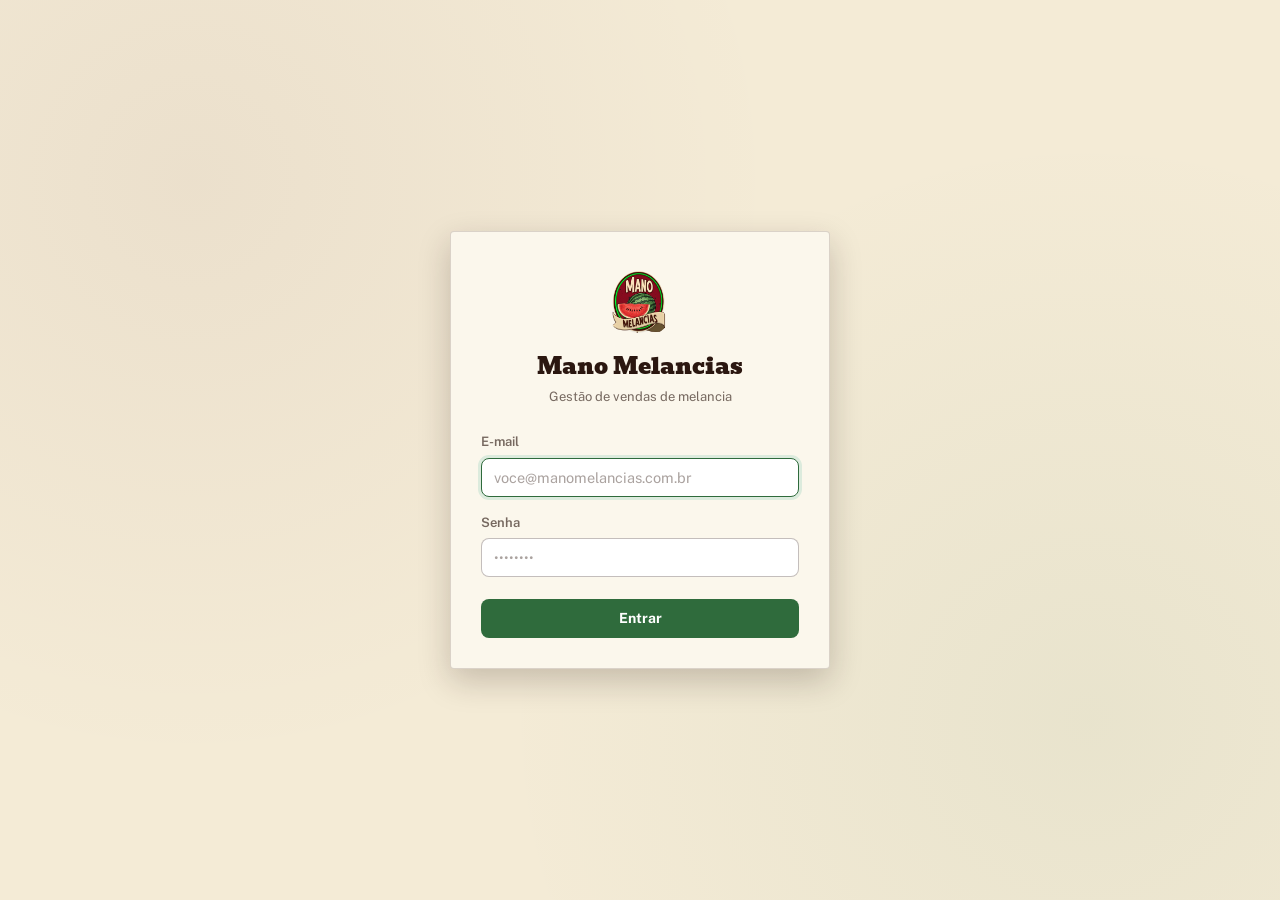
==== frontend/clientes.html @ b3495e25 "Implementa o frontend completo do sistema Telas de login, painel, cadastro (cliente/produtor/motoris" ====
<!DOCTYPE html>
<html lang="pt-BR">
<head>
  <meta charset="UTF-8">
  <meta name="viewport" content="width=device-width, initial-scale=1.0">
  <title>Clientes · Mano Melancias</title>
  <link rel="stylesheet" href="assets/css/styles.css">
</head>
<body>
  <div class="auth-veil" id="auth-veil">Carregando…</div>
  <div class="sidebar-scrim" data-sidebar-scrim></div>

  <div class="app-shell" data-auth-gate>
    <aside class="sidebar">
      <div class="sidebar__brand">
        <img src="assets/img/logo_mano_melancias.png" alt="">
        <div class="sidebar__brand-text">Mano Melancias<span>Gestão de vendas</span></div>
      </div>
      <a href="venda-form.html" class="sidebar__cta"><svg viewBox="0 0 24 24" fill="none" stroke="currentColor" stroke-width="2" stroke-linecap="round" stroke-linejoin="round" width="16" height="16"><path d="M12 5v14M5 12h14"/></svg>Nova venda</a>
      <nav class="sidebar__nav">
        <a href="index.html" class="sidebar__link"><svg viewBox="0 0 24 24" fill="none" stroke="currentColor" stroke-width="1.8" stroke-linecap="round" stroke-linejoin="round"><path d="M3 11l9-7 9 7"/><path d="M5 10v9a1 1 0 0 0 1 1h3v-6h6v6h3a1 1 0 0 0 1-1v-9"/></svg>Painel</a>
        <a href="vendas.html" class="sidebar__link"><svg viewBox="0 0 24 24" fill="none" stroke="currentColor" stroke-width="1.8" stroke-linecap="round" stroke-linejoin="round"><path d="M6 2h9l3 3v17H6z"/><path d="M9 8h6M9 12h6M9 16h4"/></svg>Vendas</a>
        <a href="clientes.html" class="sidebar__link"><svg viewBox="0 0 24 24" fill="none" stroke="currentColor" stroke-width="1.8" stroke-linecap="round" stroke-linejoin="round"><path d="M4 21V7l8-4 8 4v14"/><path d="M9 21v-6h6v6M9 11h.01M15 11h.01M9 15h.01M15 15h.01"/></svg>Clientes</a>
        <a href="produtores.html" class="sidebar__link"><svg viewBox="0 0 24 24" fill="none" stroke="currentColor" stroke-width="1.8" stroke-linecap="round" stroke-linejoin="round"><path d="M12 22v-9"/><path d="M12 13c0-4-3-7-7-7 0 4 3 7 7 7Z"/><path d="M12 13c0-5 3-9 8-9 0 5-3 9-8 9Z"/></svg>Produtores</a>
        <a href="motoristas.html" class="sidebar__link"><svg viewBox="0 0 24 24" fill="none" stroke="currentColor" stroke-width="1.8" stroke-linecap="round" stroke-linejoin="round"><circle cx="12" cy="8" r="4"/><path d="M4 21c0-4 4-7 8-7s8 3 8 7"/></svg>Motoristas</a>
        <a href="veiculos.html" class="sidebar__link"><svg viewBox="0 0 24 24" fill="none" stroke="currentColor" stroke-width="1.8" stroke-linecap="round" stroke-linejoin="round"><path d="M3 16V9a1 1 0 0 1 1-1h9l4 4h3a1 1 0 0 1 1 1v3"/><path d="M3 16h1m16 0h1M3 16a2 2 0 1 0 4 0M17 16a2 2 0 1 0 4 0M7 16h6"/></svg>Veículos</a>
        <a href="relatorios.html" class="sidebar__link"><svg viewBox="0 0 24 24" fill="none" stroke="currentColor" stroke-width="1.8" stroke-linecap="round" stroke-linejoin="round"><path d="M4 20V10M11 20V4M18 20v-7"/></svg>Relatórios</a>
        <a href="usuarios.html" class="sidebar__link" data-requires-admin><svg viewBox="0 0 24 24" fill="none" stroke="currentColor" stroke-width="1.8" stroke-linecap="round" stroke-linejoin="round"><circle cx="9" cy="8" r="3"/><path d="M2 21c0-3.3 3-6 7-6s7 2.7 7 6"/><path d="M16 4.2a3 3 0 0 1 0 5.6M20 21c0-2.7-1.8-5-4.3-5.8"/></svg>Usuários</a>
      </nav>
      <div class="sidebar__footer">
        <div class="sidebar__user">
          <div class="sidebar__user-email" data-user-email></div>
          <span class="sidebar__user-papel" data-user-papel></span>
        </div>
        <button type="button" class="sidebar__logout" data-logout><svg viewBox="0 0 24 24" fill="none" stroke="currentColor" stroke-width="1.8" stroke-linecap="round" stroke-linejoin="round" width="16" height="16"><path d="M9 21H5a2 2 0 0 1-2-2V5a2 2 0 0 1 2-2h4"/><path d="M16 17l5-5-5-5M21 12H9"/></svg>Sair</button>
      </div>
    </aside>

    <div class="main">
      <header class="topbar">
        <div class="row">
          <button type="button" class="menu-toggle" data-menu-toggle aria-label="Abrir menu"><svg viewBox="0 0 24 24" fill="none" stroke="currentColor" stroke-width="1.8" stroke-linecap="round" width="20" height="20"><path d="M4 6h16M4 12h16M4 18h16"/></svg></button>
          <div class="topbar__title">
            <div>
              <h1>Clientes</h1>
              <div class="topbar__subtitle">Destinatários que recebem as cargas de melancia</div>
            </div>
          </div>
        </div>
        <div class="topbar__actions">
          <button type="button" class="btn btn-primary" id="btn-new">
            <svg viewBox="0 0 24 24" fill="none" stroke="currentColor" stroke-width="2" stroke-linecap="round" stroke-linejoin="round"><path d="M12 5v14M5 12h14"/></svg>
            Novo cliente
          </button>
        </div>
      </header>

      <main class="content">
        <div class="card">
          <form class="filter-bar" id="filter-form">
            <div class="field field--grow">
              <label for="f-nome">Nome</label>
              <input class="input" type="text" id="f-nome" placeholder="Buscar por nome...">
            </div>
            <div class="field">
              <label for="f-municipio">Município</label>
              <input class="input" type="text" id="f-municipio" placeholder="Ex: Londrina">
            </div>
            <div class="field" style="max-width:110px;">
              <label for="f-estado">UF</label>
              <input class="input" type="text" id="f-estado" placeholder="PR" maxlength="2">
            </div>
            <button type="submit" class="btn btn-secondary">Buscar</button>
          </form>

          <div class="card__body card__body--tight">
            <div class="table-wrap">
              <table class="table">
                <thead>
                  <tr><th>Nome</th><th>Município/UF</th><th>Telefone</th><th></th></tr>
                </thead>
                <tbody id="clientes-body"></tbody>
              </table>
            </div>
            <div class="empty-state" id="clientes-empty" hidden>
              <h3>Nenhum cliente encontrado</h3>
              <p>Cadastre o primeiro destinatário ou ajuste os filtros de busca.</p>
              <button type="button" class="btn btn-primary btn-sm" id="empty-new">Novo cliente</button>
            </div>
          </div>
        </div>
      </main>
    </div>
  </div>

  <div class="modal-overlay" id="modal-overlay" hidden>
    <div class="modal">
      <div class="modal__header">
        <h2 id="modal-title">Novo cliente</h2>
        <button type="button" class="modal__close" data-modal-close aria-label="Fechar">&times;</button>
      </div>
      <form id="entity-form" novalidate>
        <div class="modal__body">
          <div class="field">
            <label for="m-nome">Nome</label>
            <input class="input" type="text" id="m-nome" placeholder="Ex: Expressa Frutas" required>
            <span class="error-msg" data-field-error-for="nome" hidden></span>
          </div>
          <div class="field">
            <label for="m-municipio">Município</label>
            <input class="input" type="text" id="m-municipio" placeholder="Ex: Londrina" required>
            <span class="error-msg" data-field-error-for="municipio" hidden></span>
          </div>
          <div class="field">
            <label for="m-estado">Estado (UF)</label>
            <input class="input" type="text" id="m-estado" placeholder="Ex: PR" maxlength="2" required>
            <span class="error-msg" data-field-error-for="estado" hidden></span>
          </div>
          <div class="field">
            <label for="m-telefone">Telefone <span class="text-faint">(opcional)</span></label>
            <input class="input" type="text" id="m-telefone" placeholder="(00) 00000-0000">
            <span class="error-msg" data-field-error-for="telefone" hidden></span>
          </div>
        </div>
        <div class="modal__footer">
          <button type="button" class="btn btn-secondary" data-modal-close>Cancelar</button>
          <button type="submit" class="btn btn-primary" id="form-submit">Salvar</button>
        </div>
      </form>
    </div>
  </div>

  <script src="assets/js/config.js"></script>
  <script src="assets/js/auth.js"></script>
  <script src="assets/js/api.js"></script>
  <script src="assets/js/format.js"></script>
  <script src="assets/js/toast.js"></script>
  <script src="assets/js/shell.js"></script>
  <script src="assets/js/pages/clientes.js"></script>
</body>
</html>
---- frontend/assets/css/styles.css ----
@import url('https://fonts.googleapis.com/css2?family=Bevan&family=Public+Sans:ital,wght@0,400;0,500;0,600;0,700;0,800;1,400&display=swap');

/* ============================================================
   Tokens
   ============================================================ */
:root {
  --ink: #2b1710;
  --ink-soft: rgba(43, 23, 16, .64);
  --ink-faint: rgba(43, 23, 16, .40);
  --hairline: rgba(43, 23, 16, .16);
  --hairline-strong: rgba(43, 23, 16, .28);

  --paper: #f4ebd6;
  --paper-raised: #fbf7ec;
  --paper-sunken: #ecdfc0;

  --wine: #4a1116;
  --wine-700: #5c151b;
  --wine-ink: #f3e4d7;
  --wine-ink-soft: rgba(243, 228, 215, .68);

  --rind: #2f6b3c;
  --rind-700: #24512e;
  --rind-100: #dcebdd;
  --rind-ink: #ffffff;

  --flesh: #b8362a;
  --flesh-700: #8f2a21;
  --flesh-100: #f4dcd8;

  --gold: #a3781f;
  --gold-100: #f1e4c4;

  --radius-control: 8px;
  --radius-card: 4px;
  --shadow-card: 0 1px 2px rgba(43, 23, 16, .10);
  --shadow-pop: 0 12px 32px rgba(43, 23, 16, .22);

  --font-display: 'Bevan', Georgia, serif;
  --font-body: 'Public Sans', -apple-system, BlinkMacSystemFont, 'Segoe UI', sans-serif;

  --sidebar-w: 244px;
}

@media (prefers-reduced-motion: no-preference) {
  :root { --transition-fast: 120ms ease; --transition-base: 200ms ease; }
}
@media (prefers-reduced-motion: reduce) {
  :root { --transition-fast: 0ms; --transition-base: 0ms; }
}

* { box-sizing: border-box; }
html, body { height: 100%; }
body {
  margin: 0;
  background: var(--paper);
  color: var(--ink);
  font-family: var(--font-body);
  font-size: 15px;
  line-height: 1.5;
  -webkit-font-smoothing: antialiased;
}
h1, h2, h3, h4 { margin: 0; color: var(--ink); font-weight: 700; }
p { margin: 0; }
a { color: var(--rind-700); }
ul { margin: 0; padding: 0; list-style: none; }
button { font-family: inherit; }
img { max-width: 100%; display: block; }
::selection { background: var(--rind-100); }

:focus-visible {
  outline: 2px solid var(--rind);
  outline-offset: 2px;
  border-radius: 3px;
}

.font-display { font-family: var(--font-display); }
.num { font-variant-numeric: tabular-nums; font-feature-settings: 'tnum' 1; }

/* ============================================================
   App shell (sidebar + topbar)
   ============================================================ */
.app-shell {
  min-height: 100vh;
  display: grid;
  grid-template-columns: var(--sidebar-w) 1fr;
}

.sidebar {
  background: var(--wine);
  color: var(--wine-ink);
  padding: 22px 16px 18px;
  display: flex;
  flex-direction: column;
  position: sticky;
  top: 0;
  height: 100vh;
}

.sidebar__brand {
  display: flex;
  align-items: center;
  gap: 10px;
  padding: 4px 8px 20px;
  border-bottom: 1px solid rgba(243, 228, 215, .16);
  margin-bottom: 16px;
}
.sidebar__brand img { width: 38px; height: 38px; border-radius: 50%; flex-shrink: 0; }
.sidebar__brand-text { font-family: var(--font-display); font-size: 17px; line-height: 1.15; letter-spacing: .2px; }
.sidebar__brand-text span { display: block; font-family: var(--font-body); font-weight: 600; font-size: 10.5px; color: var(--wine-ink-soft); margin-top: 2px; }

.sidebar__cta {
  display: flex;
  align-items: center;
  justify-content: center;
  gap: 8px;
  background: var(--rind);
  color: #fff;
  border: none;
  border-radius: var(--radius-control);
  padding: 11px 12px;
  font-weight: 700;
  font-size: 14px;
  margin-bottom: 18px;
  cursor: pointer;
  transition: background var(--transition-fast);
  text-decoration: none;
}
.sidebar__cta:hover { background: var(--rind-700); }

.sidebar__nav { display: flex; flex-direction: column; gap: 2px; flex: 1; }
.sidebar__link {
  display: flex;
  align-items: center;
  gap: 11px;
  padding: 10px 12px;
  border-radius: var(--radius-control);
  color: var(--wine-ink-soft);
  text-decoration: none;
  font-size: 14px;
  font-weight: 500;
  transition: background var(--transition-fast), color var(--transition-fast);
}
.sidebar__link:hover { background: rgba(243, 228, 215, .08); color: var(--wine-ink); }
.sidebar__link.is-active { background: rgba(243, 228, 215, .14); color: var(--wine-ink); font-weight: 700; }
.sidebar__link svg { width: 18px; height: 18px; flex-shrink: 0; opacity: .9; }

.sidebar__footer {
  border-top: 1px solid rgba(243, 228, 215, .16);
  padding-top: 14px;
  margin-top: 14px;
}
.sidebar__user { padding: 4px 8px 10px; }
.sidebar__user-email { font-size: 13px; font-weight: 600; color: var(--wine-ink); word-break: break-all; }
.sidebar__user-papel {
  display: inline-block;
  margin-top: 6px;
  font-size: 11px;
  font-weight: 700;
  padding: 3px 8px;
  border-radius: 20px;
  background: rgba(243, 228, 215, .14);
  color: var(--wine-ink);
}
.sidebar__logout {
  width: 100%;
  display: flex;
  align-items: center;
  gap: 10px;
  background: transparent;
  border: 1px solid rgba(243, 228, 215, .22);
  color: var(--wine-ink-soft);
  border-radius: var(--radius-control);
  padding: 9px 12px;
  font-size: 13.5px;
  font-weight: 600;
  cursor: pointer;
  transition: border-color var(--transition-fast), color var(--transition-fast);
}
.sidebar__logout:hover { border-color: rgba(243, 228, 215, .5); color: var(--wine-ink); }

.menu-toggle {
  display: none;
  align-items: center;
  justify-content: center;
  width: 38px;
  height: 38px;
  border-radius: var(--radius-control);
  border: 1px solid var(--hairline-strong);
  background: var(--paper-raised);
  cursor: pointer;
}

.main {
  min-width: 0;
  display: flex;
  flex-direction: column;
}
.main, .content, .stack, .grid-2, .grid-3, .grid-4 { min-width: 0; }

.topbar {
  display: flex;
  align-items: center;
  justify-content: space-between;
  gap: 16px;
  padding: 22px 32px;
  border-bottom: 1px solid var(--hairline);
}
.topbar__title { display: flex; align-items: center; gap: 12px; }
.topbar h1 { font-family: var(--font-display); font-size: 24px; font-weight: 400; letter-spacing: .2px; }
.topbar__subtitle { color: var(--ink-soft); font-size: 13.5px; margin-top: 3px; }
.topbar__actions { display: flex; align-items: center; gap: 10px; flex-shrink: 0; }

.content { padding: 28px 32px 60px; flex: 1; }
.content--narrow { max-width: 760px; }

/* ============================================================
   Buttons
   ============================================================ */
.btn {
  display: inline-flex;
  align-items: center;
  justify-content: center;
  gap: 8px;
  border-radius: var(--radius-control);
  border: 1px solid transparent;
  padding: 10px 16px;
  font-size: 14px;
  font-weight: 700;
  cursor: pointer;
  text-decoration: none;
  transition: background var(--transition-fast), border-color var(--transition-fast), color var(--transition-fast), opacity var(--transition-fast);
  line-height: 1.2;
}
.btn svg { width: 16px; height: 16px; }
.btn-primary { background: var(--rind); color: #fff; }
.btn-primary:hover { background: var(--rind-700); }
.btn-secondary { background: var(--paper-raised); color: var(--ink); border-color: var(--hairline-strong); }
.btn-secondary:hover { border-color: var(--ink-faint); background: var(--paper-sunken); }
.btn-danger { background: transparent; color: var(--flesh-700); border-color: var(--flesh-100); }
.btn-danger:hover { background: var(--flesh-100); }
.btn-ghost { background: transparent; color: var(--ink-soft); padding: 8px 10px; }
.btn-ghost:hover { color: var(--ink); background: var(--paper-sunken); }
.btn-sm { padding: 7px 11px; font-size: 13px; }
.btn[disabled] { opacity: .5; cursor: not-allowed; }
.btn-block { width: 100%; }

/* ============================================================
   Cards / layout helpers
   ============================================================ */
.card {
  min-width: 0;
  background: var(--paper-raised);
  border: 1px solid var(--hairline);
  border-radius: var(--radius-card);
  box-shadow: var(--shadow-card);
}
.card__header {
  padding: 18px 22px;
  border-bottom: 1px solid var(--hairline);
  display: flex;
  align-items: center;
  justify-content: space-between;
  gap: 12px;
}
.card__header h2 { font-size: 16px; font-weight: 700; }
.card__body { padding: 22px; }
.card__body--tight { padding: 0; }

.grid-2 { display: grid; grid-template-columns: 1fr 1fr; gap: 16px; }
.grid-3 { display: grid; grid-template-columns: 1fr 1fr 1fr; gap: 16px; }
.grid-4 { display: grid; grid-template-columns: repeat(4, 1fr); gap: 16px; }
.stack { display: flex; flex-direction: column; gap: 16px; }
.row { display: flex; align-items: center; gap: 10px; }
.row--between { justify-content: space-between; }
.row--wrap { flex-wrap: wrap; }
.spacer { flex: 1; }

/* ============================================================
   Forms
   ============================================================ */
.field { display: flex; flex-direction: column; gap: 6px; margin-bottom: 16px; }
.field:last-child { margin-bottom: 0; }
.field label {
  font-size: 13px;
  font-weight: 600;
  color: var(--ink-soft);
}
.field .hint { font-size: 12px; color: var(--ink-faint); }
.field .error-msg { font-size: 12.5px; color: var(--flesh-700); font-weight: 600; }

.input, .select, .textarea {
  width: 100%;
  background: #fff;
  border: 1px solid var(--hairline-strong);
  border-radius: var(--radius-control);
  padding: 10px 12px;
  font-size: 14.5px;
  font-family: inherit;
  color: var(--ink);
  transition: border-color var(--transition-fast), box-shadow var(--transition-fast);
}
.input::placeholder, .textarea::placeholder { color: var(--ink-faint); }
.input:focus, .select:focus, .textarea:focus {
  outline: none;
  border-color: var(--rind);
  box-shadow: 0 0 0 3px var(--rind-100);
}
.input[aria-invalid="true"], .select[aria-invalid="true"], .textarea[aria-invalid="true"] {
  border-color: var(--flesh);
}
.textarea { resize: vertical; min-height: 84px; }
.input:disabled, .select:disabled { background: var(--paper-sunken); color: var(--ink-faint); cursor: not-allowed; }

.input-suffix-wrap { position: relative; }
.input-suffix-wrap .input { padding-right: 46px; }
.input-suffix {
  position: absolute; right: 12px; top: 50%; transform: translateY(-50%);
  font-size: 12.5px; color: var(--ink-faint); font-weight: 600; pointer-events: none;
}

.radio-group { display: flex; gap: 10px; flex-wrap: wrap; }
.radio-card {
  flex: 1;
  min-width: 160px;
  display: flex;
  align-items: center;
  gap: 10px;
  border: 1px solid var(--hairline-strong);
  border-radius: var(--radius-control);
  padding: 11px 13px;
  cursor: pointer;
  transition: border-color var(--transition-fast), background var(--transition-fast);
}
.radio-card:has(input:checked) { border-color: var(--rind); background: var(--rind-100); }
.radio-card input { accent-color: var(--rind); width: 16px; height: 16px; }
.radio-card__label { font-size: 13.5px; font-weight: 600; }

.readonly-field {
  background: var(--paper-sunken);
  border: 1px dashed var(--hairline-strong);
  border-radius: var(--radius-control);
  padding: 10px 12px;
  font-size: 15px;
  font-weight: 700;
  font-variant-numeric: tabular-nums;
}

fieldset { border: none; padding: 0; margin: 0; }
legend {
  font-family: var(--font-display);
  font-size: 15px;
  font-weight: 400;
  color: var(--ink);
  padding: 0 0 4px;
  margin-bottom: 14px;
  border-bottom: 1px solid var(--hairline);
  width: 100%;
}

/* ============================================================
   Entity picker (autocomplete + inline "novo cadastro")
   ============================================================ */
.picker { position: relative; }
.picker__selected {
  display: flex;
  align-items: center;
  justify-content: space-between;
  gap: 10px;
  border: 1px solid var(--rind);
  background: var(--rind-100);
  border-radius: var(--radius-control);
  padding: 10px 12px;
}
.picker__selected-text { font-size: 14px; font-weight: 700; }
.picker__selected-sub { font-size: 12.5px; color: var(--ink-soft); font-weight: 500; }
.picker__clear {
  background: none; border: none; cursor: pointer; color: var(--ink-soft);
  font-size: 13px; font-weight: 700; padding: 4px 6px;
}
.picker__clear:hover { color: var(--flesh-700); }

.picker__menu {
  position: absolute;
  z-index: 30;
  top: calc(100% + 4px);
  left: 0;
  right: 0;
  background: #fff;
  border: 1px solid var(--hairline-strong);
  border-radius: var(--radius-control);
  box-shadow: var(--shadow-pop);
  max-height: 260px;
  overflow-y: auto;
}
.picker__option {
  padding: 10px 13px;
  cursor: pointer;
  border-bottom: 1px solid var(--hairline);
}
.picker__option:last-child { border-bottom: none; }
.picker__option:hover, .picker__option.is-active { background: var(--rind-100); }
.picker__option-title { font-size: 14px; font-weight: 700; }
.picker__option-sub { font-size: 12.5px; color: var(--ink-soft); }
.picker__option--new {
  color: var(--rind-700);
  font-weight: 700;
  display: flex;
  align-items: center;
  gap: 8px;
}
.picker__empty { padding: 12px 13px; font-size: 13px; color: var(--ink-faint); }

.picker__new-form {
  margin-top: 10px;
  padding: 14px;
  background: var(--paper-sunken);
  border: 1px dashed var(--hairline-strong);
  border-radius: var(--radius-control);
}
.picker__new-form .field { margin-bottom: 10px; }
.picker__new-form-title {
  font-size: 12.5px;
  font-weight: 700;
  color: var(--rind-700);
  margin-bottom: 10px;
}

/* ============================================================
   Tables (ledger style)
   ============================================================ */
.table-wrap { overflow-x: auto; }
table.table { width: 100%; border-collapse: collapse; min-width: 640px; }
table.table thead th {
  text-align: left;
  font-size: 12px;
  font-weight: 700;
  color: var(--ink-soft);
  padding: 12px 16px;
  border-bottom: 2px solid var(--hairline-strong);
  white-space: nowrap;
  position: sticky;
  top: 0;
  background: var(--paper-raised);
}
table.table thead th.num-col, table.table td.num-col { text-align: right; }
table.table tbody td {
  padding: 13px 16px;
  border-bottom: 1px solid var(--hairline);
  font-size: 14px;
  vertical-align: middle;
}
table.table tbody tr:last-child td { border-bottom: none; }
table.table tbody tr:hover { background: var(--paper-sunken); }
table.table tbody tr.is-clickable { cursor: pointer; }
.table__primary { font-weight: 700; }
.table__secondary { color: var(--ink-soft); font-size: 12.5px; margin-top: 2px; }
.table__actions { display: flex; justify-content: flex-end; gap: 6px; }

/* ============================================================
   Badges
   ============================================================ */
.badge {
  display: inline-flex;
  align-items: center;
  gap: 5px;
  padding: 4px 10px;
  border-radius: 20px;
  font-size: 12px;
  font-weight: 700;
  white-space: nowrap;
}
.badge::before { content: ''; width: 6px; height: 6px; border-radius: 50%; background: currentColor; }
.badge--pendente { background: var(--gold-100); color: var(--gold); }
.badge--pago_parcial { background: #eadff5; color: #6a3fa0; }
.badge--pago { background: var(--rind-100); color: var(--rind-700); }
.badge--admin { background: var(--wine); color: var(--wine-ink); }
.badge--operador { background: var(--paper-sunken); color: var(--ink-soft); }
.badge--inativo { background: var(--flesh-100); color: var(--flesh-700); }
.badge--ativo { background: var(--rind-100); color: var(--rind-700); }

/* ============================================================
   Filter bar
   ============================================================ */
.filter-bar {
  display: flex;
  align-items: flex-end;
  gap: 12px;
  flex-wrap: wrap;
  padding: 18px 22px;
  border-bottom: 1px solid var(--hairline);
  background: var(--paper-sunken);
}
.filter-bar .field { margin-bottom: 0; min-width: 160px; }
.filter-bar .field--grow { flex: 1; min-width: 220px; }

/* ============================================================
   Stat tiles (dashboard)
   ============================================================ */
.stat-tile {
  background: var(--paper-raised);
  border: 1px solid var(--hairline);
  border-left: 3px solid var(--rind);
  border-radius: var(--radius-card);
  padding: 18px 20px;
}
.stat-tile--flesh { border-left-color: var(--flesh); }
.stat-tile--gold { border-left-color: var(--gold); }
.stat-tile--wine { border-left-color: var(--wine); }
.stat-tile__label { font-size: 12.5px; font-weight: 700; color: var(--ink-soft); }
.stat-tile__value { font-family: var(--font-display); font-size: 28px; margin-top: 6px; font-weight: 400; }
.stat-tile__meta { font-size: 12.5px; color: var(--ink-faint); margin-top: 4px; }

/* ============================================================
   Empty state
   ============================================================ */
.empty-state {
  text-align: center;
  padding: 56px 24px;
  color: var(--ink-soft);
}
.empty-state h3 { font-size: 16px; margin-bottom: 6px; color: var(--ink); }
.empty-state p { font-size: 13.5px; margin-bottom: 18px; }

/* ============================================================
   Modal
   ============================================================ */
.modal-overlay {
  position: fixed; inset: 0; background: rgba(43, 23, 16, .45);
  display: flex; align-items: center; justify-content: center;
  padding: 24px; z-index: 100;
}
.modal {
  background: var(--paper-raised);
  border-radius: var(--radius-card);
  box-shadow: var(--shadow-pop);
  width: 100%;
  max-width: 480px;
  max-height: 90vh;
  display: flex;
  flex-direction: column;
}
.modal__header {
  padding: 18px 22px;
  border-bottom: 1px solid var(--hairline);
  display: flex;
  align-items: center;
  justify-content: space-between;
}
.modal__header h2 { font-family: var(--font-display); font-size: 18px; font-weight: 400; }
.modal__close { background: none; border: none; cursor: pointer; color: var(--ink-soft); font-size: 20px; padding: 4px 8px; }
.modal__body { padding: 22px; overflow-y: auto; }
.modal__footer { padding: 16px 22px; border-top: 1px solid var(--hairline); display: flex; justify-content: flex-end; gap: 10px; }

/* ============================================================
   Toasts
   ============================================================ */
.toast-stack {
  position: fixed; bottom: 24px; right: 24px; z-index: 200;
  display: flex; flex-direction: column; gap: 10px; max-width: 340px;
}
.toast {
  background: var(--ink);
  color: var(--paper);
  padding: 13px 16px;
  border-radius: var(--radius-control);
  box-shadow: var(--shadow-pop);
  font-size: 13.5px;
  font-weight: 600;
  display: flex;
  align-items: flex-start;
  gap: 10px;
}
.toast--success { background: var(--rind-700); }
.toast--error { background: var(--flesh-700); }

/* ============================================================
   Login page
   ============================================================ */
.login-screen {
  min-height: 100vh;
  display: flex;
  align-items: center;
  justify-content: center;
  padding: 24px;
  background:
    radial-gradient(circle at 15% 20%, rgba(74,17,22,.05), transparent 45%),
    radial-gradient(circle at 85% 80%, rgba(47,107,60,.06), transparent 45%),
    var(--paper);
}
.login-card {
  width: 100%;
  max-width: 380px;
  background: var(--paper-raised);
  border: 1px solid var(--hairline);
  border-radius: var(--radius-card);
  box-shadow: var(--shadow-pop);
  padding: 34px 30px 30px;
}
.login-card__brand { display: flex; flex-direction: column; align-items: center; text-align: center; margin-bottom: 26px; }
.login-card__brand img { width: 72px; height: 72px; border-radius: 50%; margin-bottom: 12px; }
.login-card__brand h1 { font-family: var(--font-display); font-size: 22px; font-weight: 400; }
.login-card__brand p { color: var(--ink-soft); font-size: 13px; margin-top: 4px; }
.login-error {
  background: var(--flesh-100);
  color: var(--flesh-700);
  border-radius: var(--radius-control);
  padding: 11px 13px;
  font-size: 13px;
  font-weight: 600;
  margin-bottom: 16px;
}

/* ============================================================
   Venda ticket (the one deliberate "hero" moment)
   ============================================================ */
.ticket {
  background: var(--paper-raised);
  border: 1px solid var(--hairline-strong);
  border-radius: var(--radius-card);
  overflow: hidden;
}
.ticket__band {
  background: var(--wine);
  color: var(--wine-ink);
  padding: 20px 26px;
  display: flex;
  align-items: center;
  justify-content: space-between;
  gap: 16px;
  flex-wrap: wrap;
}
.ticket__number-label { font-size: 11.5px; font-weight: 700; color: var(--wine-ink-soft); }
.ticket__number { font-family: var(--font-display); font-size: 34px; font-weight: 400; letter-spacing: .5px; }
.ticket__date { text-align: right; }
.ticket__date-label { font-size: 11.5px; font-weight: 700; color: var(--wine-ink-soft); }
.ticket__date-value { font-size: 17px; font-weight: 700; margin-top: 2px; }

.ticket__body { padding: 26px; display: flex; flex-direction: column; gap: 24px; }
.ticket__section-title {
  font-family: var(--font-display);
  font-size: 14px;
  font-weight: 400;
  color: var(--rind-700);
  padding-bottom: 8px;
  margin-bottom: 14px;
  border-bottom: 1px solid var(--hairline);
}
.ticket__grid { display: grid; grid-template-columns: repeat(3, 1fr); gap: 18px 22px; }
.ticket__item-label { font-size: 11.5px; font-weight: 700; color: var(--ink-faint); }
.ticket__item-value { font-size: 15.5px; font-weight: 700; margin-top: 3px; }
.ticket__item-value--lg { font-size: 20px; }
.ticket__item-value--num { font-variant-numeric: tabular-nums; }

.ticket__totals {
  background: var(--paper-sunken);
  border-radius: var(--radius-control);
  padding: 18px 20px;
  display: flex;
  flex-direction: column;
  gap: 10px;
}
.ticket__total-row { display: flex; align-items: baseline; justify-content: space-between; font-size: 14.5px; }
.ticket__total-row span:first-child { color: var(--ink-soft); font-weight: 600; }
.ticket__total-row span:last-child { font-weight: 700; font-variant-numeric: tabular-nums; }
.ticket__total-row--final { border-top: 1px solid var(--hairline-strong); padding-top: 10px; margin-top: 2px; }
.ticket__total-row--final span { font-size: 19px; }
.ticket__total-row--final span:last-child { color: var(--rind-700); }

/* ============================================================
   Auth-gate loading veil
   ============================================================ */
.auth-veil {
  position: fixed; inset: 0; background: var(--paper);
  display: flex; align-items: center; justify-content: center;
  z-index: 999; color: var(--ink-faint); font-size: 13px; font-weight: 600;
}
[data-auth-gate] { visibility: hidden; }
[data-auth-ready] [data-auth-gate] { visibility: visible; }

/* ============================================================
   Utility
   ============================================================ */
.text-soft { color: var(--ink-soft); }
.text-faint { color: var(--ink-faint); }
.text-danger { color: var(--flesh-700); }
.mt-0 { margin-top: 0 !important; }
[hidden] { display: none !important; }

/* ============================================================
   Responsive
   ============================================================ */
@media (max-width: 960px) {
  .app-shell { grid-template-columns: 1fr; }
  .sidebar {
    position: fixed; left: 0; top: 0; bottom: 0; width: 260px;
    transform: translateX(-100%);
    transition: transform var(--transition-base);
    z-index: 90;
  }
  .sidebar.is-open { transform: translateX(0); box-shadow: var(--shadow-pop); }
  .menu-toggle { display: inline-flex; }
  .topbar { padding: 16px 18px; }
  .content { padding: 18px 18px 44px; }
  .grid-2, .grid-3 { grid-template-columns: 1fr; }
  .grid-4 { grid-template-columns: 1fr 1fr; }
  .ticket__grid { grid-template-columns: 1fr 1fr; }
}
@media (max-width: 560px) {
  .grid-4 { grid-template-columns: 1fr; }
}
@media (max-width: 560px) {
  .ticket__grid { grid-template-columns: 1fr; }
  .ticket__band { flex-direction: column; align-items: flex-start; }
  .ticket__date { text-align: left; }
}

.sidebar-scrim {
  display: none;
  position: fixed; inset: 0; background: rgba(43, 23, 16, .4); z-index: 80;
}
@media (max-width: 960px) {
  .sidebar-scrim.is-visible { display: block; }
}
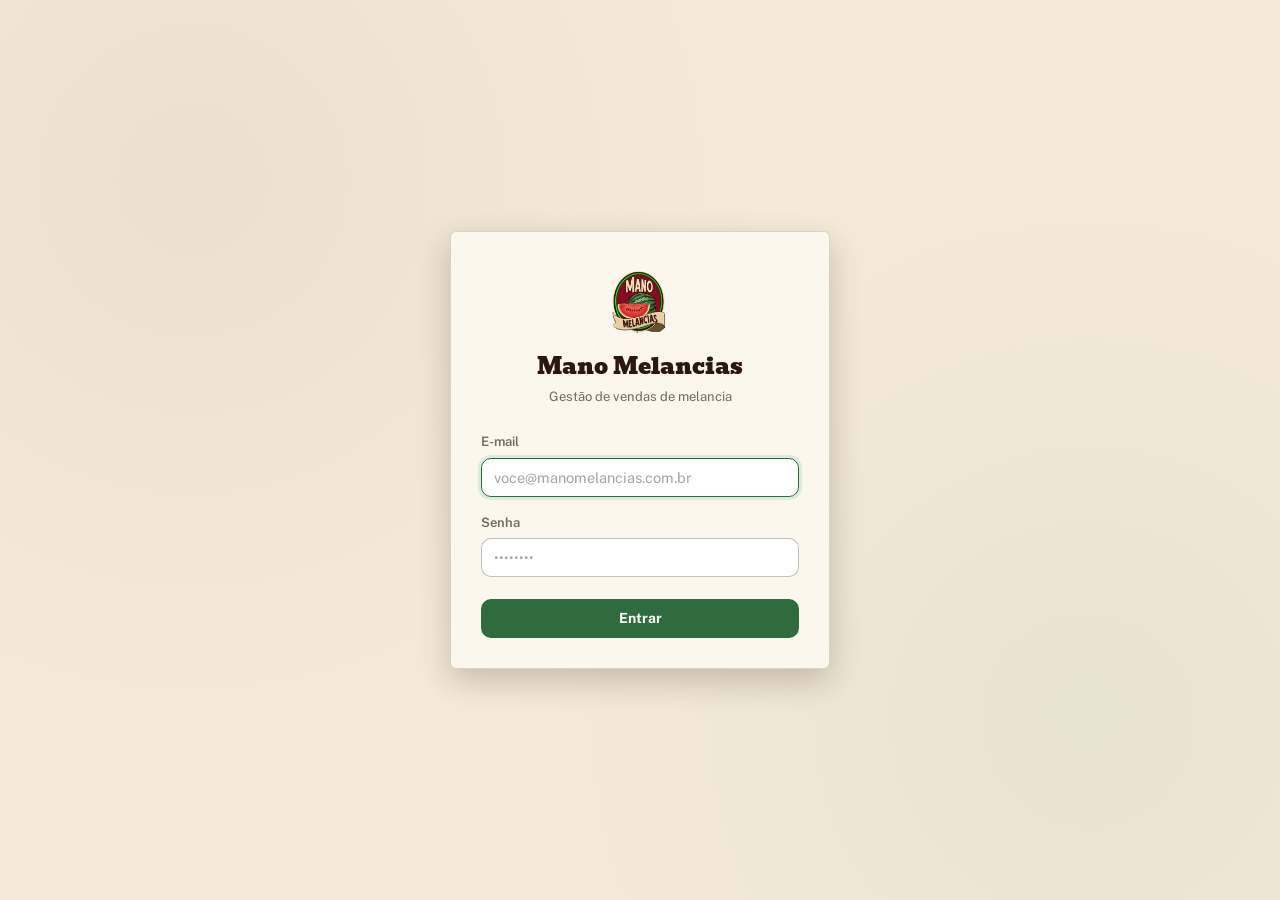
==== commit 44da145f: "commit: fix bugs and release project" ====
--- a/frontend/clientes.html
+++ b/frontend/clientes.html
@@ -1,141 +1,148 @@
 <!DOCTYPE html>
 <html lang="pt-BR">
 <head>
-  <meta charset="UTF-8">
-  <meta name="viewport" content="width=device-width, initial-scale=1.0">
-  <title>Clientes · Mano Melancias</title>
-  <link rel="stylesheet" href="assets/css/styles.css">
+    <meta charset="UTF-8">
+    <meta name="viewport" content="width=device-width, initial-scale=1.0">
+    <title>Clientes · Mano Melancias</title>
+    <link rel="stylesheet" href="assets/css/styles.css">
 </head>
 <body>
-  <div class="auth-veil" id="auth-veil">Carregando…</div>
-  <div class="sidebar-scrim" data-sidebar-scrim></div>
+<div class="auth-veil" id="auth-veil">Carregando…</div>
+<div class="sidebar-scrim" data-sidebar-scrim></div>
 
-  <div class="app-shell" data-auth-gate>
+<div class="app-shell" data-auth-gate>
     <aside class="sidebar">
-      <div class="sidebar__brand">
-        <img src="assets/img/logo_mano_melancias.png" alt="">
-        <div class="sidebar__brand-text">Mano Melancias<span>Gestão de vendas</span></div>
-      </div>
-      <a href="venda-form.html" class="sidebar__cta"><svg viewBox="0 0 24 24" fill="none" stroke="currentColor" stroke-width="2" stroke-linecap="round" stroke-linejoin="round" width="16" height="16"><path d="M12 5v14M5 12h14"/></svg>Nova venda</a>
-      <nav class="sidebar__nav">
-        <a href="index.html" class="sidebar__link"><svg viewBox="0 0 24 24" fill="none" stroke="currentColor" stroke-width="1.8" stroke-linecap="round" stroke-linejoin="round"><path d="M3 11l9-7 9 7"/><path d="M5 10v9a1 1 0 0 0 1 1h3v-6h6v6h3a1 1 0 0 0 1-1v-9"/></svg>Painel</a>
-        <a href="vendas.html" class="sidebar__link"><svg viewBox="0 0 24 24" fill="none" stroke="currentColor" stroke-width="1.8" stroke-linecap="round" stroke-linejoin="round"><path d="M6 2h9l3 3v17H6z"/><path d="M9 8h6M9 12h6M9 16h4"/></svg>Vendas</a>
-        <a href="clientes.html" class="sidebar__link"><svg viewBox="0 0 24 24" fill="none" stroke="currentColor" stroke-width="1.8" stroke-linecap="round" stroke-linejoin="round"><path d="M4 21V7l8-4 8 4v14"/><path d="M9 21v-6h6v6M9 11h.01M15 11h.01M9 15h.01M15 15h.01"/></svg>Clientes</a>
-        <a href="produtores.html" class="sidebar__link"><svg viewBox="0 0 24 24" fill="none" stroke="currentColor" stroke-width="1.8" stroke-linecap="round" stroke-linejoin="round"><path d="M12 22v-9"/><path d="M12 13c0-4-3-7-7-7 0 4 3 7 7 7Z"/><path d="M12 13c0-5 3-9 8-9 0 5-3 9-8 9Z"/></svg>Produtores</a>
-        <a href="motoristas.html" class="sidebar__link"><svg viewBox="0 0 24 24" fill="none" stroke="currentColor" stroke-width="1.8" stroke-linecap="round" stroke-linejoin="round"><circle cx="12" cy="8" r="4"/><path d="M4 21c0-4 4-7 8-7s8 3 8 7"/></svg>Motoristas</a>
-        <a href="veiculos.html" class="sidebar__link"><svg viewBox="0 0 24 24" fill="none" stroke="currentColor" stroke-width="1.8" stroke-linecap="round" stroke-linejoin="round"><path d="M3 16V9a1 1 0 0 1 1-1h9l4 4h3a1 1 0 0 1 1 1v3"/><path d="M3 16h1m16 0h1M3 16a2 2 0 1 0 4 0M17 16a2 2 0 1 0 4 0M7 16h6"/></svg>Veículos</a>
-        <a href="relatorios.html" class="sidebar__link"><svg viewBox="0 0 24 24" fill="none" stroke="currentColor" stroke-width="1.8" stroke-linecap="round" stroke-linejoin="round"><path d="M4 20V10M11 20V4M18 20v-7"/></svg>Relatórios</a>
-        <a href="usuarios.html" class="sidebar__link" data-requires-admin><svg viewBox="0 0 24 24" fill="none" stroke="currentColor" stroke-width="1.8" stroke-linecap="round" stroke-linejoin="round"><circle cx="9" cy="8" r="3"/><path d="M2 21c0-3.3 3-6 7-6s7 2.7 7 6"/><path d="M16 4.2a3 3 0 0 1 0 5.6M20 21c0-2.7-1.8-5-4.3-5.8"/></svg>Usuários</a>
-      </nav>
-      <div class="sidebar__footer">
-        <div class="sidebar__user">
-          <div class="sidebar__user-email" data-user-email></div>
-          <span class="sidebar__user-papel" data-user-papel></span>
+        <div class="sidebar__brand">
+            <a href="index.html"><img src="assets/img/logo_mano_melancias.png" alt=""></a>
+            <div class="sidebar__brand-text">Mano Melancias<span>Gestão de vendas</span></div>
         </div>
-        <button type="button" class="sidebar__logout" data-logout><svg viewBox="0 0 24 24" fill="none" stroke="currentColor" stroke-width="1.8" stroke-linecap="round" stroke-linejoin="round" width="16" height="16"><path d="M9 21H5a2 2 0 0 1-2-2V5a2 2 0 0 1 2-2h4"/><path d="M16 17l5-5-5-5M21 12H9"/></svg>Sair</button>
-      </div>
+        <a href="venda-form.html" class="sidebar__cta"><svg viewBox="0 0 24 24" fill="none" stroke="currentColor" stroke-width="2" stroke-linecap="round" stroke-linejoin="round" width="16" height="16"><path d="M12 5v14M5 12h14"/></svg>Nova venda</a>
+        <nav class="sidebar__nav">
+            <a href="index.html" class="sidebar__link"><svg viewBox="0 0 24 24" fill="none" stroke="currentColor" stroke-width="1.8" stroke-linecap="round" stroke-linejoin="round"><path d="M3 11l9-7 9 7"/><path d="M5 10v9a1 1 0 0 0 1 1h3v-6h6v6h3a1 1 0 0 0 1-1v-9"/></svg>Painel</a>
+            <a href="vendas.html" class="sidebar__link"><svg viewBox="0 0 24 24" fill="none" stroke="currentColor" stroke-width="1.8" stroke-linecap="round" stroke-linejoin="round"><path d="M6 2h9l3 3v17H6z"/><path d="M9 8h6M9 12h6M9 16h4"/></svg>Vendas</a>
+            <a href="clientes.html" class="sidebar__link is-active"><svg viewBox="0 0 24 24" fill="none" stroke="currentColor" stroke-width="1.8" stroke-linecap="round" stroke-linejoin="round"><path d="M4 21V7l8-4 8 4v14"/><path d="M9 21v-6h6v6M9 11h.01M15 11h.01M9 15h.01M15 15h.01"/></svg>Clientes</a>
+            <a href="produtores.html" class="sidebar__link"><svg viewBox="0 0 24 24" fill="none" stroke="currentColor" stroke-width="1.8" stroke-linecap="round" stroke-linejoin="round"><path d="M12 22v-9"/><path d="M12 13c0-4-3-7-7-7 0 4 3 7 7 7Z"/><path d="M12 13c0-5 3-9 8-9 0 5-3 9-8 9Z"/></svg>Produtores</a>
+            <a href="motoristas.html" class="sidebar__link"><svg viewBox="0 0 24 24" fill="none" stroke="currentColor" stroke-width="1.8" stroke-linecap="round" stroke-linejoin="round"><circle cx="12" cy="8" r="4"/><path d="M4 21c0-4 4-7 8-7s8 3 8 7"/></svg>Motoristas</a>
+            <a href="veiculos.html" class="sidebar__link"><svg viewBox="0 0 24 24" fill="none" stroke="currentColor" stroke-width="1.8" stroke-linecap="round" stroke-linejoin="round"><path d="M3 16V9a1 1 0 0 1 1-1h9l4 4h3a1 1 0 0 1 1 1v3"/><path d="M3 16h1m16 0h1M3 16a2 2 0 1 0 4 0M17 16a2 2 0 1 0 4 0M7 16h6"/></svg>Veículos</a>
+            <a href="relatorios.html" class="sidebar__link"><svg viewBox="0 0 24 24" fill="none" stroke="currentColor" stroke-width="1.8" stroke-linecap="round" stroke-linejoin="round"><path d="M4 20V10M11 20V4M18 20v-7"/></svg>Relatórios</a>
+            <a href="usuarios.html" class="sidebar__link" data-requires-admin><svg viewBox="0 0 24 24" fill="none" stroke="currentColor" stroke-width="1.8" stroke-linecap="round" stroke-linejoin="round"><circle cx="9" cy="8" r="3"/><path d="M2 21c0-3.3 3-6 7-6s7 2.7 7 6"/><path d="M16 4.2a3 3 0 0 1 0 5.6M20 21c0-2.7-1.8-5-4.3-5.8"/></svg>Usuários</a>
+        </nav>
+        <div class="sidebar__footer">
+            <div class="sidebar__user">
+                <div class="sidebar__user-email" data-user-email></div>
+                <span class="sidebar__user-papel" data-user-papel></span>
+            </div>
+            <button type="button" class="sidebar__logout" data-logout><svg viewBox="0 0 24 24" fill="none" stroke="currentColor" stroke-width="1.8" stroke-linecap="round" stroke-linejoin="round" width="16" height="16"><path d="M9 21H5a2 2 0 0 1-2-2V5a2 2 0 0 1 2-2h4"/><path d="M16 17l5-5-5-5M21 12H9"/></svg>Sair</button>
+        </div>
     </aside>
 
     <div class="main">
-      <header class="topbar">
-        <div class="row">
-          <button type="button" class="menu-toggle" data-menu-toggle aria-label="Abrir menu"><svg viewBox="0 0 24 24" fill="none" stroke="currentColor" stroke-width="1.8" stroke-linecap="round" width="20" height="20"><path d="M4 6h16M4 12h16M4 18h16"/></svg></button>
-          <div class="topbar__title">
-            <div>
-              <h1>Clientes</h1>
-              <div class="topbar__subtitle">Destinatários que recebem as cargas de melancia</div>
+        <header class="topbar">
+            <div class="row">
+                <button type="button" class="menu-toggle" data-menu-toggle aria-label="Abrir menu"><svg viewBox="0 0 24 24" fill="none" stroke="currentColor" stroke-width="1.8" stroke-linecap="round" width="20" height="20"><path d="M4 6h16M4 12h16M4 18h16"/></svg></button>
+                <div class="topbar__title">
+                    <div>
+                        <h1>Clientes</h1>
+                        <div class="topbar__subtitle">Destinatários que recebem as cargas de melancia</div>
+                    </div>
+                </div>
             </div>
-          </div>
+            <div class="topbar__actions">
+                <button type="button" class="btn btn-primary" id="btn-new">
+                    <svg viewBox="0 0 24 24" fill="none" stroke="currentColor" stroke-width="2" stroke-linecap="round" stroke-linejoin="round"><path d="M12 5v14M5 12h14"/></svg>
+                    Novo cliente
+                </button>
+            </div>
+        </header>
+
+        <main class="content">
+            <div class="card">
+                <form class="filter-bar" id="filter-form">
+                    <div class="field field--grow">
+                        <label for="f-nome">Nome</label>
+                        <input class="input" type="text" id="f-nome" placeholder="Buscar por nome...">
+                    </div>
+                    <div class="field">
+                        <label for="f-municipio">Município</label>
+                        <input class="input" type="text" id="f-municipio" placeholder="Ex: Londrina">
+                    </div>
+                    <div class="field" style="max-width:110px;">
+                        <label for="f-estado">UF</label>
+                        <input class="input" type="text" id="f-estado" placeholder="PR" maxlength="2">
+                    </div>
+                    <div class="field">
+                        <label for="f-incluir-inativos">Status</label>
+                        <label for="f-incluir-inativos" class="row" style="gap:8px; cursor:pointer; padding:10px 12px; border:1px solid var(--hairline-strong); border-radius:var(--radius-control); background:#fff;">
+                            <input type="checkbox" id="f-incluir-inativos" style="accent-color:var(--rind); width:16px; height:16px;">
+                            <span style="font-size:13.5px; font-weight:600;">Mostrar inativos</span>
+                        </label>
+                    </div>
+                    <button type="submit" class="btn btn-secondary">Buscar</button>
+                </form>
+
+                <div class="card__body card__body--tight">
+                    <div class="table-wrap">
+                        <table class="table">
+                            <thead>
+                            <tr><th>Nome</th><th>Município/UF</th><th>Telefone</th><th></th></tr>
+                            </thead>
+                            <tbody id="clientes-body"></tbody>
+                        </table>
+                    </div>
+                    <div class="empty-state" id="clientes-empty" hidden>
+                        <h3>Nenhum cliente encontrado</h3>
+                        <p>Cadastre o primeiro destinatário ou ajuste os filtros de busca.</p>
+                        <button type="button" class="btn btn-primary btn-sm" id="empty-new">Novo cliente</button>
+                    </div>
+                </div>
+            </div>
+        </main>
+    </div>
+</div>
+
+<div class="modal-overlay" id="modal-overlay" hidden>
+    <div class="modal">
+        <div class="modal__header">
+            <h2 id="modal-title">Novo cliente</h2>
+            <button type="button" class="modal__close" data-modal-close aria-label="Fechar">&times;</button>
         </div>
-        <div class="topbar__actions">
-          <button type="button" class="btn btn-primary" id="btn-new">
-            <svg viewBox="0 0 24 24" fill="none" stroke="currentColor" stroke-width="2" stroke-linecap="round" stroke-linejoin="round"><path d="M12 5v14M5 12h14"/></svg>
-            Novo cliente
-          </button>
-        </div>
-      </header>
+        <form id="entity-form" novalidate>
+            <div class="modal__body">
+                <div class="field">
+                    <label for="m-nome">Nome</label>
+                    <input class="input" type="text" id="m-nome" placeholder="Ex: Expressa Frutas" required>
+                    <span class="error-msg" data-field-error-for="nome" hidden></span>
+                </div>
+                <div class="field">
+                    <label for="m-municipio">Município</label>
+                    <input class="input" type="text" id="m-municipio" placeholder="Ex: Londrina" required>
+                    <span class="error-msg" data-field-error-for="municipio" hidden></span>
+                </div>
+                <div class="field">
+                    <label for="m-estado">Estado (UF)</label>
+                    <input class="input" type="text" id="m-estado" placeholder="Ex: PR" maxlength="2" required>
+                    <span class="error-msg" data-field-error-for="estado" hidden></span>
+                </div>
+                <div class="field">
+                    <label for="m-telefone">Telefone <span class="text-faint">(opcional)</span></label>
+                    <input class="input" type="text" id="m-telefone" placeholder="(00) 00000-0000">
+                    <span class="error-msg" data-field-error-for="telefone" hidden></span>
+                </div>
+            </div>
+            <div class="modal__footer">
+                <button type="button" class="btn btn-secondary" data-modal-close>Cancelar</button>
+                <button type="submit" class="btn btn-primary" id="form-submit">Salvar</button>
+            </div>
+        </form>
+    </div>
+</div>
 
-      <main class="content">
-        <div class="card">
-          <form class="filter-bar" id="filter-form">
-            <div class="field field--grow">
-              <label for="f-nome">Nome</label>
-              <input class="input" type="text" id="f-nome" placeholder="Buscar por nome...">
-            </div>
-            <div class="field">
-              <label for="f-municipio">Município</label>
-              <input class="input" type="text" id="f-municipio" placeholder="Ex: Londrina">
-            </div>
-            <div class="field" style="max-width:110px;">
-              <label for="f-estado">UF</label>
-              <input class="input" type="text" id="f-estado" placeholder="PR" maxlength="2">
-            </div>
-            <button type="submit" class="btn btn-secondary">Buscar</button>
-          </form>
-
-          <div class="card__body card__body--tight">
-            <div class="table-wrap">
-              <table class="table">
-                <thead>
-                  <tr><th>Nome</th><th>Município/UF</th><th>Telefone</th><th></th></tr>
-                </thead>
-                <tbody id="clientes-body"></tbody>
-              </table>
-            </div>
-            <div class="empty-state" id="clientes-empty" hidden>
-              <h3>Nenhum cliente encontrado</h3>
-              <p>Cadastre o primeiro destinatário ou ajuste os filtros de busca.</p>
-              <button type="button" class="btn btn-primary btn-sm" id="empty-new">Novo cliente</button>
-            </div>
-          </div>
-        </div>
-      </main>
-    </div>
-  </div>
-
-  <div class="modal-overlay" id="modal-overlay" hidden>
-    <div class="modal">
-      <div class="modal__header">
-        <h2 id="modal-title">Novo cliente</h2>
-        <button type="button" class="modal__close" data-modal-close aria-label="Fechar">&times;</button>
-      </div>
-      <form id="entity-form" novalidate>
-        <div class="modal__body">
-          <div class="field">
-            <label for="m-nome">Nome</label>
-            <input class="input" type="text" id="m-nome" placeholder="Ex: Expressa Frutas" required>
-            <span class="error-msg" data-field-error-for="nome" hidden></span>
-          </div>
-          <div class="field">
-            <label for="m-municipio">Município</label>
-            <input class="input" type="text" id="m-municipio" placeholder="Ex: Londrina" required>
-            <span class="error-msg" data-field-error-for="municipio" hidden></span>
-          </div>
-          <div class="field">
-            <label for="m-estado">Estado (UF)</label>
-            <input class="input" type="text" id="m-estado" placeholder="Ex: PR" maxlength="2" required>
-            <span class="error-msg" data-field-error-for="estado" hidden></span>
-          </div>
-          <div class="field">
-            <label for="m-telefone">Telefone <span class="text-faint">(opcional)</span></label>
-            <input class="input" type="text" id="m-telefone" placeholder="(00) 00000-0000">
-            <span class="error-msg" data-field-error-for="telefone" hidden></span>
-          </div>
-        </div>
-        <div class="modal__footer">
-          <button type="button" class="btn btn-secondary" data-modal-close>Cancelar</button>
-          <button type="submit" class="btn btn-primary" id="form-submit">Salvar</button>
-        </div>
-      </form>
-    </div>
-  </div>
-
-  <script src="assets/js/config.js"></script>
-  <script src="assets/js/auth.js"></script>
-  <script src="assets/js/api.js"></script>
-  <script src="assets/js/format.js"></script>
-  <script src="assets/js/toast.js"></script>
-  <script src="assets/js/shell.js"></script>
-  <script src="assets/js/pages/clientes.js"></script>
+<script src="assets/js/config.js"></script>
+<script src="assets/js/auth.js"></script>
+<script src="assets/js/api.js"></script>
+<script src="assets/js/format.js"></script>
+<script src="assets/js/toast.js"></script>
+<script src="assets/js/shell.js"></script>
+<script src="assets/js/pages/clientes.js"></script>
 </body>
-</html>
+</html>
--- a/frontend/assets/css/styles.css
+++ b/frontend/assets/css/styles.css
@@ -31,8 +31,8 @@
   --gold: #a3781f;
   --gold-100: #f1e4c4;
 
-  --radius-control: 8px;
-  --radius-card: 4px;
+  --radius-control: 10px;
+  --radius-card: 6px;
   --shadow-card: 0 1px 2px rgba(43, 23, 16, .10);
   --shadow-pop: 0 12px 32px rgba(43, 23, 16, .22);
 
